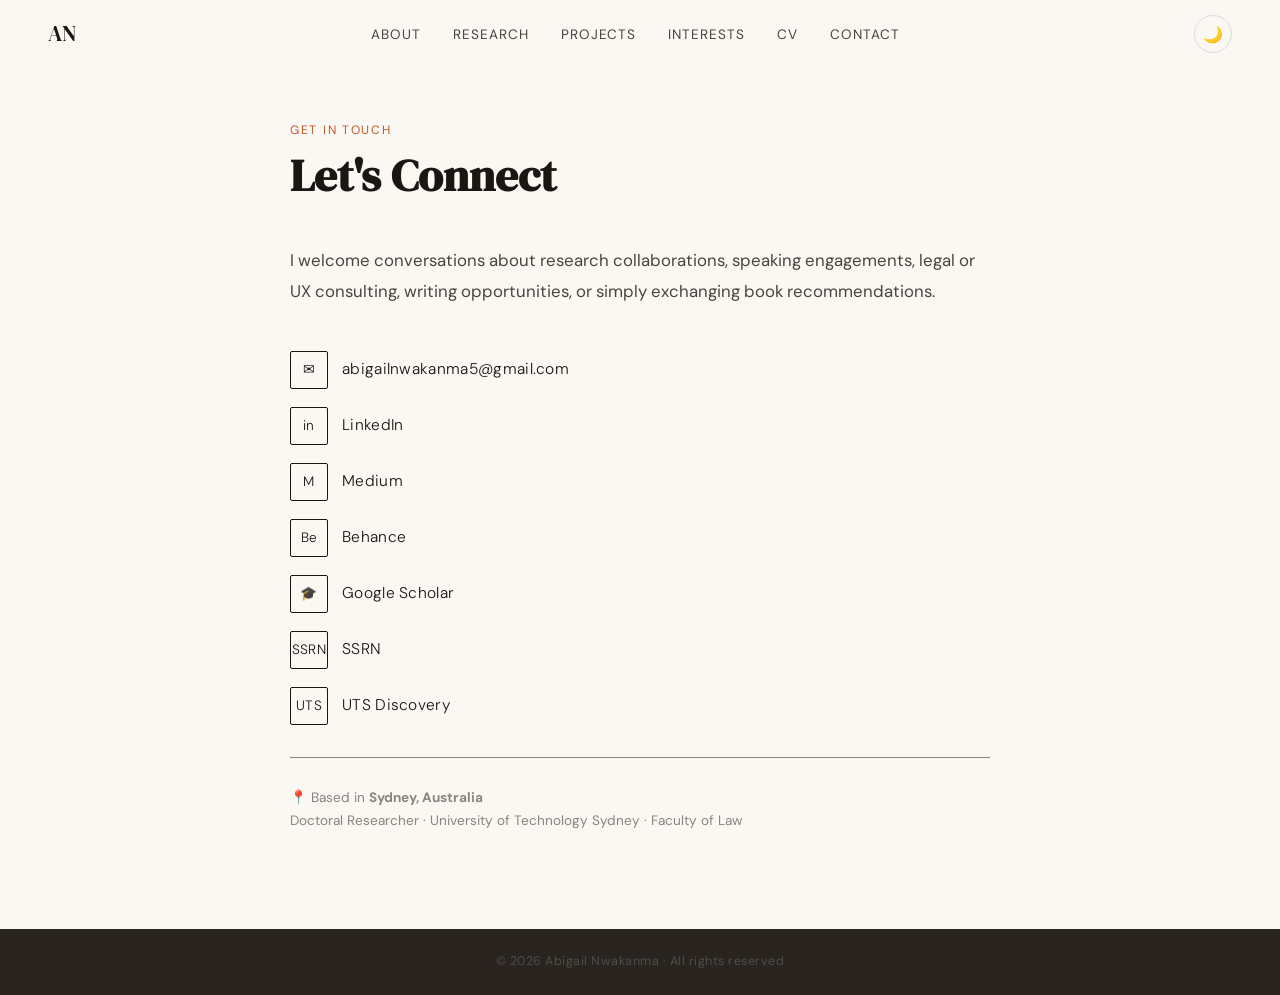
==== contact.html @ d86c57b8 "Add files via upload" ====
<!DOCTYPE html>
<html lang="en">
<head>
  <meta charset="UTF-8" />
  <meta name="viewport" content="width=device-width, initial-scale=1.0" />
  <title>Contact — Abigail Nwakanma</title>
  <link rel="stylesheet" href="style.css" />
  <link href="https://fonts.googleapis.com/css2?family=DM+Serif+Display:ital@0;1&family=DM+Sans:wght@300;400;500&display=swap" rel="stylesheet" />
</head>
<body>

<nav id="navbar">
  <a href="index.html" class="nav-logo">AN</a>
  <ul class="nav-links">
    <li><a href="index.html">About</a></li>
    <li><a href="research.html">Research</a></li>
    <li><a href="projects.html">Projects</a></li>
    <li><a href="interests.html">Interests</a></li>
    <li><a href="cv.html">CV</a></li>
    <li><a href="contact.html">Contact</a></li>
  </ul>
  <div class="nav-right">
    <button class="theme-toggle" id="themeToggle"><span class="theme-icon" id="themeIcon">🌙</span></button>
    <button class="nav-toggle" onclick="toggleMenu()"><span></span><span></span><span></span></button>
  </div>
</nav>

<div class="mobile-menu" id="mobileMenu">
  <a href="index.html" onclick="toggleMenu()">About</a>
  <a href="research.html" onclick="toggleMenu()">Research</a>
  <a href="projects.html" onclick="toggleMenu()">Projects</a>
  <a href="interests.html" onclick="toggleMenu()">Interests</a>
  <a href="cv.html" onclick="toggleMenu()">CV</a>
  <a href="contact.html" onclick="toggleMenu()">Contact</a>
</div>

<section class="section" style="padding-top: 120px;">
  <div class="container contact-container" style="max-width: 700px;">
    <div class="section-label">Get in Touch</div>
    <h1 class="section-title">Let's Connect</h1>
    <p class="contact-intro" style="color: var(--ink-soft);">
      I welcome conversations about research collaborations, speaking engagements, legal or UX consulting, writing opportunities, or simply exchanging book recommendations.
    </p>

    <div class="contact-links" style="margin-bottom: 32px;">
      <a href="mailto:abigailnwakanma5@gmail.com" class="contact-item" style="color: var(--ink);">
        <span class="contact-icon" style="border-color: var(--border);">✉</span>
        <span>abigailnwakanma5@gmail.com</span>
      </a>
      <a href="#" target="_blank" class="contact-item" style="color: var(--ink);">
        <span class="contact-icon" style="border-color: var(--border);">in</span>
        <span>LinkedIn</span>
      </a>
      <a href="#" target="_blank" class="contact-item" style="color: var(--ink);">
        <span class="contact-icon" style="border-color: var(--border);">M</span>
        <span>Medium</span>
      </a>
      <a href="#" target="_blank" class="contact-item" style="color: var(--ink);">
        <span class="contact-icon" style="border-color: var(--border);">Be</span>
        <span>Behance</span>
      </a>
      <a href="#" target="_blank" class="contact-item" style="color: var(--ink);">
        <span class="contact-icon" style="border-color: var(--border);">🎓</span>
        <span>Google Scholar</span>
      </a>
      <a href="#" target="_blank" class="contact-item" style="color: var(--ink);">
        <span class="contact-icon" style="border-color: var(--border);">SSRN</span>
        <span>SSRN</span>
      </a>
      <a href="#" target="_blank" class="contact-item" style="color: var(--ink);">
        <span class="contact-icon" style="border-color: var(--border);">UTS</span>
        <span>UTS Discovery</span>
      </a>
    </div>

    <div class="contact-location" style="border-top-color: var(--border); color: var(--ink-muted);">
      <p>📍 Based in <strong>Sydney, Australia</strong><br>Doctoral Researcher · University of Technology Sydney · Faculty of Law</p>
    </div>
  </div>
</section>

<footer><p>© 2026 Abigail Nwakanma · All rights reserved</p></footer>

<script src="script.js"></script>
</body>
</html>
---- style.css ----
/* =====================================================
   Abigail Nwakanma — Personal Website
   Style: Refined editorial, warm & confident
   Fonts: DM Serif Display + DM Sans
   ===================================================== */

/* --- Reset & Variables --- */
*, *::before, *::after { box-sizing: border-box; margin: 0; padding: 0; }

:root {
  --cream:        #FAF8F3;
  --warm-white:   #F5F2EA;
  --ink:          #1A1612;
  --ink-soft:     #4A4440;
  --ink-muted:    #8A8480;
  --accent:       #C4562A;
  --accent-light: #E8856A;
  --accent-pale:  #F7E8E3;
  --dark:         #16120F;
  --dark-soft:    #2A2420;
  --font-display: 'DM Serif Display', Georgia, serif;
  --font-body:    'DM Sans', sans-serif;
  --max-w:        1080px;
  --nav-h:        68px;
  --side-pad:     48px;
}

html { scroll-behavior: smooth; }

body {
  font-family: var(--font-body);
  background: var(--cream);
  color: var(--ink);
  font-size: 16px;
  line-height: 1.75;
  -webkit-font-smoothing: antialiased;
}

img { display: block; max-width: 100%; }
a   { color: inherit; }

/* --- Navigation --- */
#navbar {
  position: fixed;
  top: 0; left: 0; right: 0;
  height: var(--nav-h);
  display: flex;
  align-items: center;
  justify-content: space-between;
  padding: 0 var(--side-pad);
  z-index: 200;
  transition: background .3s, box-shadow .3s;
}
#navbar.scrolled {
  background: rgba(250,248,243,0.96);
  backdrop-filter: blur(8px);
  box-shadow: 0 1px 0 rgba(0,0,0,0.08);
}

.nav-logo {
  font-family: var(--font-display);
  font-size: 1.35rem;
  color: var(--ink);
  text-decoration: none;
  letter-spacing: .02em;
  flex-shrink: 0;
}

.nav-links {
  list-style: none;
  display: flex;
  gap: 32px;
}
.nav-links a {
  text-decoration: none;
  color: var(--ink-soft);
  font-size: .85rem;
  font-weight: 400;
  letter-spacing: .07em;
  text-transform: uppercase;
  transition: color .2s;
}
.nav-links a:hover { color: var(--accent); }

/* nav-right groups theme toggle + hamburger */
.nav-right {
  display: flex;
  align-items: center;
  gap: 8px;
}

/* Theme toggle button */
.theme-toggle {
  background: none;
  border: 1px solid rgba(0,0,0,0.12);
  border-radius: 20px;
  width: 38px;
  height: 38px;
  display: flex;
  align-items: center;
  justify-content: center;
  cursor: pointer;
  font-size: 1rem;
  transition: border-color .2s, background .2s, transform .2s;
  flex-shrink: 0;
}
.theme-toggle:hover {
  border-color: var(--accent);
  background: var(--accent-pale);
  transform: rotate(12deg);
}

/* Hamburger button */
.nav-toggle {
  display: none;
  flex-direction: column;
  gap: 5px;
  background: none;
  border: none;
  cursor: pointer;
  padding: 4px;
}
.nav-toggle span {
  display: block;
  width: 22px;
  height: 2px;
  background: var(--ink);
  border-radius: 2px;
  transition: transform .2s, opacity .2s;
}

/* Mobile dropdown */
.mobile-menu {
  display: none;
  position: fixed;
  top: var(--nav-h);
  left: 0; right: 0;
  background: rgba(250,248,243,0.98);
  backdrop-filter: blur(8px);
  padding: 20px var(--side-pad) 28px;
  border-bottom: 1px solid rgba(0,0,0,0.08);
  z-index: 199;
  flex-direction: column;
  gap: 18px;
  box-shadow: 0 8px 24px rgba(0,0,0,0.06);
}
.mobile-menu.open { display: flex; }
.mobile-menu a {
  text-decoration: none;
  color: var(--ink);
  font-size: 1rem;
  font-weight: 400;
  letter-spacing: .06em;
  text-transform: uppercase;
}

/* --- Hero --- */
.hero {
  min-height: 100vh;
  padding: calc(var(--nav-h) + 64px) var(--side-pad) 80px;
  display: flex;
  flex-direction: column;
  justify-content: center;
  position: relative;
  overflow: hidden;
}
.hero::before {
  content: '';
  position: absolute;
  top: 0; right: 0;
  width: 45%;
  height: 100%;
  background: radial-gradient(ellipse at 80% 30%, var(--accent-pale) 0%, transparent 68%);
  pointer-events: none;
}

.hero-inner {
  max-width: var(--max-w);
  margin: 0 auto;
  width: 100%;
  display: grid;
  grid-template-columns: 1fr 360px;
  gap: 72px;
  align-items: center;
  position: relative;
}

.hero-greeting {
  display: block;
  font-size: .82rem;
  font-weight: 400;
  letter-spacing: .12em;
  text-transform: uppercase;
  color: var(--accent);
  margin-bottom: 14px;
}
.hero-name {
  font-family: var(--font-display);
  font-size: clamp(2.8rem, 5.5vw, 5rem);
  line-height: 1.05;
  color: var(--ink);
  margin-bottom: 18px;
}
.hero-name em {
  font-style: italic;
  color: var(--accent);
}
.hero-roles {
  font-size: .88rem;
  font-weight: 300;
  letter-spacing: .08em;
  text-transform: uppercase;
  color: var(--ink-muted);
  margin-bottom: 26px;
}
.hero-bio {
  font-size: 1.02rem;
  color: var(--ink-soft);
  max-width: 520px;
  margin-bottom: 14px;
}
.hero-cta {
  display: flex;
  gap: 14px;
  margin-top: 32px;
  flex-wrap: wrap;
}

.btn-primary, .btn-secondary {
  display: inline-block;
  padding: 13px 28px;
  font-family: var(--font-body);
  font-size: .85rem;
  font-weight: 500;
  letter-spacing: .06em;
  text-transform: uppercase;
  text-decoration: none;
  border-radius: 2px;
  transition: background .2s, color .2s, transform .2s;
  white-space: nowrap;
}
.btn-primary {
  background: var(--accent);
  color: #fff;
  border: 1px solid var(--accent);
}
.btn-primary:hover  { background: var(--ink); border-color: var(--ink); transform: translateY(-1px); }
.btn-secondary {
  background: transparent;
  color: var(--ink);
  border: 1px solid var(--ink);
}
.btn-secondary:hover { background: var(--ink); color: var(--cream); transform: translateY(-1px); }

/* Photo */
.hero-photo { position: relative; }
.photo-frame {
  width: 100%;
  aspect-ratio: 3/4;
  border-radius: 4px;
  overflow: hidden;
  background: var(--warm-white);
  border: 1px solid rgba(0,0,0,0.08);
  position: relative;
}
.photo-frame img {
  width: 100%; height: 100%;
  object-fit: cover;
  position: absolute; inset: 0;
}
.photo-placeholder {
  position: absolute; inset: 0;
  display: flex;
  align-items: center;
  justify-content: center;
  font-family: var(--font-display);
  font-size: 3rem;
  color: var(--ink-muted);
  letter-spacing: .06em;
}
.photo-accent {
  position: absolute;
  bottom: -14px; right: -14px;
  width: 55%; height: 55%;
  border: 2px solid var(--accent-light);
  border-radius: 4px;
  z-index: -1;
  pointer-events: none;
}

/* --- Sections shared --- */
.section     { padding: 96px var(--side-pad); }
.section-alt { background: var(--warm-white); }
.section-dark{ background: var(--dark); }

.container {
  max-width: var(--max-w);
  margin: 0 auto;
  width: 100%;
}

.section-label {
  font-size: .76rem;
  font-weight: 400;
  letter-spacing: .14em;
  text-transform: uppercase;
  color: var(--accent);
  margin-bottom: 10px;
}
.section-label.light { color: var(--accent-light); }

.section-title {
  font-family: var(--font-display);
  font-size: clamp(1.9rem, 3.5vw, 3rem);
  line-height: 1.1;
  margin-bottom: 44px;
  color: var(--ink);
}
.section-title.light { color: var(--cream); }

/* --- Research --- */
.research-intro p {
  font-size: 1.05rem;
  color: var(--ink-soft);
  max-width: 660px;
  margin-bottom: 52px;
  line-height: 1.85;
}
.research-grid {
  display: grid;
  grid-template-columns: 220px 1fr;
  gap: 60px;
  align-items: start;
}
.research-interests h3,
.publications h3 {
  font-family: var(--font-display);
  font-size: 1.1rem;
  margin-bottom: 18px;
  color: var(--ink);
}
.tag-list {
  list-style: none;
  display: flex;
  flex-direction: column;
  gap: 9px;
}
.tag-list li {
  display: inline-block;
  padding: 7px 14px;
  background: var(--accent-pale);
  color: var(--accent);
  font-size: .83rem;
  font-weight: 500;
  border-radius: 2px;
  width: fit-content;
}
.pub-item {
  padding: 26px 0;
  border-bottom: 1px solid rgba(0,0,0,0.08);
}
.pub-item:first-of-type { border-top: 1px solid rgba(0,0,0,0.08); }
.pub-type {
  display: inline-block;
  font-size: .7rem;
  font-weight: 500;
  letter-spacing: .1em;
  text-transform: uppercase;
  color: var(--accent);
  background: var(--accent-pale);
  padding: 3px 10px;
  border-radius: 2px;
  margin-bottom: 10px;
}
.pub-item h4 {
  font-size: .97rem;
  font-weight: 500;
  margin-bottom: 5px;
  line-height: 1.45;
}
.pub-meta  { font-size: .83rem; color: var(--ink-muted); margin-bottom: 10px; }
.pub-link  { font-size: .83rem; color: var(--accent); text-decoration: none; font-weight: 500; transition: color .2s; }
.pub-link:hover { color: var(--ink); }
.pub-note  { font-size: .83rem; color: var(--ink-muted); font-style: italic; margin-top: 22px; }

/* --- Projects --- */
.projects-grid {
  display: grid;
  grid-template-columns: repeat(2, 1fr);
  gap: 24px;
}
.project-card {
  background: var(--cream);
  border: 1px solid rgba(0,0,0,0.08);
  border-radius: 4px;
  padding: 32px;
  transition: transform .25s, box-shadow .25s;
}
.project-card:hover {
  transform: translateY(-4px);
  box-shadow: 0 14px 40px rgba(0,0,0,0.08);
}
.project-meta  { font-size: .76rem; letter-spacing: .08em; text-transform: uppercase; color: var(--ink-muted); margin-bottom: 10px; }
.project-title { font-family: var(--font-display); font-size: 1.35rem; line-height: 1.2; margin-bottom: 12px; color: var(--ink); }
.project-desc  { font-size: .93rem; color: var(--ink-soft); line-height: 1.72; margin-bottom: 18px; }
.project-tags  { display: flex; flex-wrap: wrap; gap: 7px; margin-bottom: 22px; }
.project-tags span {
  font-size: .73rem;
  font-weight: 500;
  padding: 4px 11px;
  background: var(--warm-white);
  color: var(--ink-soft);
  border-radius: 2px;
  border: 1px solid rgba(0,0,0,0.06);
}
.project-link { font-size: .85rem; color: var(--accent); text-decoration: none; font-weight: 500; transition: color .2s; }
.project-link:hover { color: var(--ink); }
.project-card-ghost {
  border: 1px dashed rgba(0,0,0,0.14);
  background: transparent;
  display: flex; align-items: center; justify-content: center;
  min-height: 180px;
}
.project-card-ghost:hover { transform: none; box-shadow: none; }
.project-ghost-inner { font-size: .85rem; color: var(--ink-muted); font-style: italic; }

/* --- Beyond Research --- */
.beyond-intro {
  font-size: 1.02rem;
  color: var(--ink-soft);
  max-width: 660px;
  line-height: 1.85;
  margin-bottom: 14px;
}
.beyond-intro:last-of-type { margin-bottom: 44px; }

.interests-grid {
  display: grid;
  grid-template-columns: repeat(5, 1fr);
  gap: 16px;
}

.interest-card {
  text-decoration: none;
  color: var(--ink);
  display: flex;
  flex-direction: column;
  gap: 10px;
  transition: transform .25s;
}
.interest-card:hover { transform: translateY(-4px); }

.interest-img {
  position: relative;
  width: 100%;
  aspect-ratio: 4/5;
  border-radius: 4px;
  overflow: hidden;
  display: flex;
  align-items: center;
  justify-content: center;
}
.interest-img img {
  position: absolute; inset: 0;
  width: 100%; height: 100%;
  object-fit: cover;
  transition: transform .4s;
}
.interest-card:hover .interest-img img { transform: scale(1.04); }

.interest-emoji {
  font-size: 2rem;
  line-height: 1;
  position: relative;
  z-index: 1;
  filter: drop-shadow(0 2px 4px rgba(0,0,0,.3));
  transition: opacity .3s;
}
.interest-img img:not([style*="display:none"]) ~ .interest-emoji { opacity: 0; }

.interest-label {
  font-size: .85rem;
  font-weight: 500;
  letter-spacing: .04em;
  text-align: center;
  color: var(--ink-soft);
}

/* --- Contact --- */
.contact-container { max-width: 600px; }
.contact-intro {
  font-size: 1.05rem;
  color: #B0A8A0;
  line-height: 1.85;
  margin-bottom: 44px;
}
.contact-links { display: flex; flex-direction: column; gap: 18px; margin-bottom: 44px; }
.contact-item {
  display: flex;
  align-items: center;
  gap: 14px;
  text-decoration: none;
  color: var(--cream);
  font-size: .97rem;
  font-weight: 300;
  letter-spacing: .02em;
  width: fit-content;
  transition: color .2s;
}
.contact-item:hover { color: var(--accent-light); }
.contact-icon {
  display: flex;
  align-items: center;
  justify-content: center;
  width: 38px; height: 38px;
  border: 1px solid rgba(255,255,255,0.15);
  border-radius: 2px;
  font-size: .85rem;
  flex-shrink: 0;
}
.contact-location {
  font-size: .85rem;
  color: #5A5450;
  border-top: 1px solid rgba(255,255,255,0.07);
  padding-top: 28px;
}
.contact-location strong { color: #8A8480; }

/* --- Footer --- */
footer {
  background: var(--dark-soft);
  text-align: center;
  padding: 22px var(--side-pad);
  font-size: .78rem;
  color: #504C48;
  letter-spacing: .04em;
}

/* --- Scroll Fade-In --- */
.fade-in {
  opacity: 0;
  transform: translateY(22px);
  transition: opacity .65s ease, transform .65s ease;
}
.fade-in.visible { opacity: 1; transform: translateY(0); }

/* =====================================================
   RESPONSIVE BREAKPOINTS
   ===================================================== */

@media (max-width: 960px) {
  :root { --side-pad: 36px; }
  .hero-inner { grid-template-columns: 1fr; gap: 40px; }
  .hero-photo { order: -1; max-width: 260px; margin: 0 auto; }
  .hero-bio { max-width: 100%; }
  .research-grid { grid-template-columns: 1fr; gap: 36px; }
  .interests-grid { grid-template-columns: repeat(3, 1fr); }
}

@media (max-width: 680px) {
  :root { --side-pad: 24px; --nav-h: 60px; }
  .nav-links { display: none; }
  .nav-toggle { display: flex; }
  .hero { padding-top: calc(var(--nav-h) + 40px); padding-bottom: 56px; }
  .hero-name { font-size: 2.6rem; }
  .hero-photo { max-width: 200px; }
  .hero-cta { flex-direction: column; }
  .btn-primary, .btn-secondary { text-align: center; width: 100%; max-width: 280px; }
  .section { padding-top: 72px; padding-bottom: 72px; }
  .projects-grid { grid-template-columns: 1fr; }
  .project-card { padding: 24px; }
  .interests-grid { grid-template-columns: repeat(2, 1fr); gap: 14px; }
}

@media (max-width: 400px) {
  :root { --side-pad: 18px; }
  .hero-name { font-size: 2.2rem; }
  .tag-list { flex-direction: row; flex-wrap: wrap; }
  .tag-list li { font-size: .78rem; }
  .interests-grid { grid-template-columns: repeat(2, 1fr); gap: 10px; }
}

/* =====================================================
   DARK MODE
   ===================================================== */

html.dark {
  --cream:        #1A1714;
  --warm-white:   #221F1B;
  --ink:          #F0EDE6;
  --ink-soft:     #C8C4BC;
  --ink-muted:    #7A7670;
  --accent:       #E8856A;
  --accent-light: #F0A88E;
  --accent-pale:  #2E1E17;
  --dark:         #111009;
  --dark-soft:    #1A1612;
}

html.dark #navbar.scrolled { background: rgba(26,23,20,0.96); }
html.dark .mobile-menu { background: rgba(26,23,20,0.98); }
html.dark .theme-toggle { border-color: rgba(255,255,255,0.12); }
html.dark .theme-toggle:hover { background: var(--accent-pale); border-color: var(--accent); }
html.dark .nav-toggle span { background: var(--ink); }
html.dark .hero::before { background: radial-gradient(ellipse at 80% 30%, rgba(200,80,40,0.12) 0%, transparent 68%); }
html.dark .btn-secondary { color: var(--ink); border-color: rgba(240,237,230,0.4); }
html.dark .btn-secondary:hover { background: var(--ink); color: var(--cream); }
html.dark .btn-primary:hover { background: var(--ink); border-color: var(--ink); }
html.dark .photo-frame { border-color: rgba(255,255,255,0.08); }
html.dark .pub-item { border-bottom-color: rgba(255,255,255,0.08); }
html.dark .pub-item:first-of-type { border-top-color: rgba(255,255,255,0.08); }
html.dark .project-card { border-color: rgba(255,255,255,0.08); }
html.dark .project-card:hover { box-shadow: 0 14px 40px rgba(0,0,0,0.4); }
html.dark .project-tags span { border-color: rgba(255,255,255,0.08); }
html.dark .project-card-ghost { border-color: rgba(255,255,255,0.1); }
html.dark .contact-intro { color: #8A8480; }
html.dark footer { color: #3A3630; }

html, body, #navbar, .mobile-menu,
.section, .hero, .project-card,
.theme-toggle, footer {
  transition: background-color .35s ease, color .35s ease, border-color .35s ease;
}
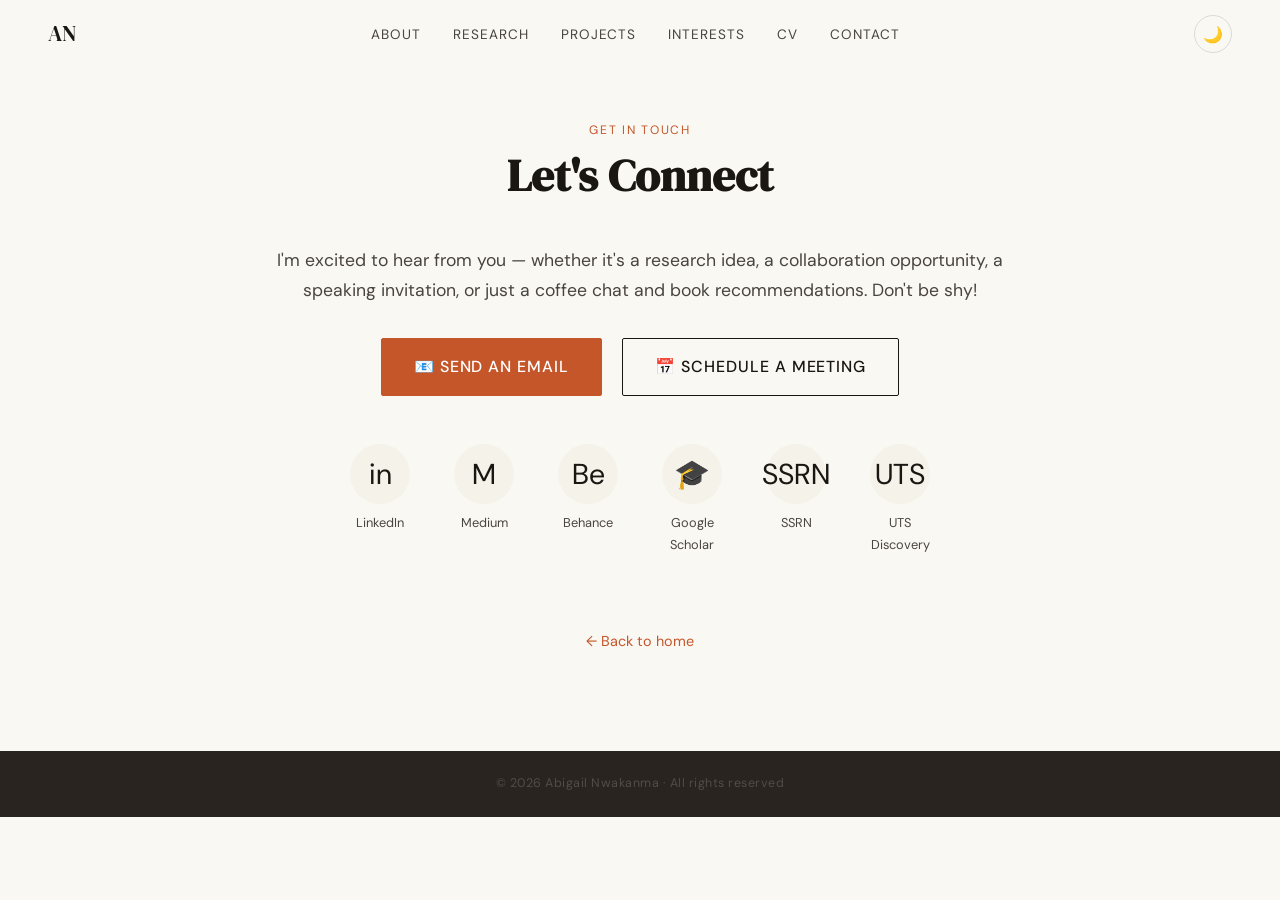
==== commit c45d4985: "Update contact.html" ====
--- a/contact.html
+++ b/contact.html
@@ -6,6 +6,63 @@
   <title>Contact — Abigail Nwakanma</title>
   <link rel="stylesheet" href="style.css" />
   <link href="https://fonts.googleapis.com/css2?family=DM+Serif+Display:ital@0;1&family=DM+Sans:wght@300;400;500&display=swap" rel="stylesheet" />
+  <style>
+    /* additional inline styles for icon grid (non-list) */
+    .social-grid {
+      display: flex;
+      flex-wrap: wrap;
+      justify-content: center;
+      gap: 24px;
+      margin: 32px 0;
+    }
+    .social-icon {
+      display: flex;
+      flex-direction: column;
+      align-items: center;
+      text-decoration: none;
+      color: var(--ink);
+      transition: transform 0.2s;
+      width: 80px;
+    }
+    .social-icon:hover {
+      transform: translateY(-4px);
+    }
+    .social-icon .icon-circle {
+      width: 60px;
+      height: 60px;
+      background: var(--warm-white);
+      border-radius: 50%;
+      display: flex;
+      align-items: center;
+      justify-content: center;
+      font-size: 1.8rem;
+      margin-bottom: 8px;
+      border: 1px solid var(--border);
+      transition: background 0.2s;
+    }
+    .social-icon:hover .icon-circle {
+      background: var(--accent-pale);
+      border-color: var(--accent);
+    }
+    .social-icon span:last-child {
+      font-size: 0.8rem;
+      color: var(--ink-soft);
+    }
+    .btn-large {
+      padding: 14px 32px;
+      font-size: 1rem;
+    }
+    .back-link {
+      display: inline-block;
+      margin-top: 40px;
+      color: var(--accent);
+      text-decoration: none;
+      font-size: 0.9rem;
+    }
+    .back-link:hover {
+      text-decoration: underline;
+    }
+  </style>
 </head>
 <body>
 
@@ -34,53 +91,62 @@
   <a href="contact.html" onclick="toggleMenu()">Contact</a>
 </div>
 
-<section class="section" style="padding-top: 120px;">
-  <div class="container contact-container" style="max-width: 700px;">
+<section class="section" style="padding-top: 120px; text-align: center;">
+  <div class="container" style="max-width: 800px;">
     <div class="section-label">Get in Touch</div>
     <h1 class="section-title">Let's Connect</h1>
-    <p class="contact-intro" style="color: var(--ink-soft);">
-      I welcome conversations about research collaborations, speaking engagements, legal or UX consulting, writing opportunities, or simply exchanging book recommendations.
+    
+    <p style="font-size: 1.1rem; color: var(--ink-soft); margin-bottom: 32px;">
+      I'm excited to hear from you — whether it's a research idea, a collaboration opportunity, 
+      a speaking invitation, or just a coffee chat and book recommendations. Don't be shy!
     </p>
 
-    <div class="contact-links" style="margin-bottom: 32px;">
-      <a href="mailto:abigailnwakanma5@gmail.com" class="contact-item" style="color: var(--ink);">
-        <span class="contact-icon" style="border-color: var(--border);">✉</span>
-        <span>abigailnwakanma5@gmail.com</span>
-      </a>
-      <a href="#" target="_blank" class="contact-item" style="color: var(--ink);">
-        <span class="contact-icon" style="border-color: var(--border);">in</span>
+    <div style="display: flex; gap: 20px; justify-content: center; flex-wrap: wrap; margin-bottom: 48px;">
+      <a href="mailto:abigailnwakanma5@gmail.com" class="btn-primary btn-large">📧 Send an email</a>
+      <a href="#" class="btn-secondary btn-large" id="scheduleBtn">📅 Schedule a meeting</a>
+    </div>
+
+    <div class="social-grid">
+      <a href="#" target="_blank" class="social-icon">
+        <div class="icon-circle">in</div>
         <span>LinkedIn</span>
       </a>
-      <a href="#" target="_blank" class="contact-item" style="color: var(--ink);">
-        <span class="contact-icon" style="border-color: var(--border);">M</span>
+      <a href="#" target="_blank" class="social-icon">
+        <div class="icon-circle">M</div>
         <span>Medium</span>
       </a>
-      <a href="#" target="_blank" class="contact-item" style="color: var(--ink);">
-        <span class="contact-icon" style="border-color: var(--border);">Be</span>
+      <a href="#" target="_blank" class="social-icon">
+        <div class="icon-circle">Be</div>
         <span>Behance</span>
       </a>
-      <a href="#" target="_blank" class="contact-item" style="color: var(--ink);">
-        <span class="contact-icon" style="border-color: var(--border);">🎓</span>
+      <a href="#" target="_blank" class="social-icon">
+        <div class="icon-circle">🎓</div>
         <span>Google Scholar</span>
       </a>
-      <a href="#" target="_blank" class="contact-item" style="color: var(--ink);">
-        <span class="contact-icon" style="border-color: var(--border);">SSRN</span>
+      <a href="#" target="_blank" class="social-icon">
+        <div class="icon-circle">SSRN</div>
         <span>SSRN</span>
       </a>
-      <a href="#" target="_blank" class="contact-item" style="color: var(--ink);">
-        <span class="contact-icon" style="border-color: var(--border);">UTS</span>
+      <a href="#" target="_blank" class="social-icon">
+        <div class="icon-circle">UTS</div>
         <span>UTS Discovery</span>
       </a>
     </div>
 
-    <div class="contact-location" style="border-top-color: var(--border); color: var(--ink-muted);">
-      <p>📍 Based in <strong>Sydney, Australia</strong><br>Doctoral Researcher · University of Technology Sydney · Faculty of Law</p>
-    </div>
+    <a href="index.html" class="back-link">← Back to home</a>
   </div>
 </section>
 
 <footer><p>© 2026 Abigail Nwakanma · All rights reserved</p></footer>
 
 <script src="script.js"></script>
+<script>
+  // Placeholder for scheduling – replace with your Calendly link
+  document.getElementById('scheduleBtn')?.addEventListener('click', (e) => {
+    e.preventDefault();
+    alert('You can add your Calendly link here. Replace the # in the href with your actual scheduling URL.');
+    // window.open('https://calendly.com/your-link', '_blank');
+  });
+</script>
 </body>
-</html>+</html>
